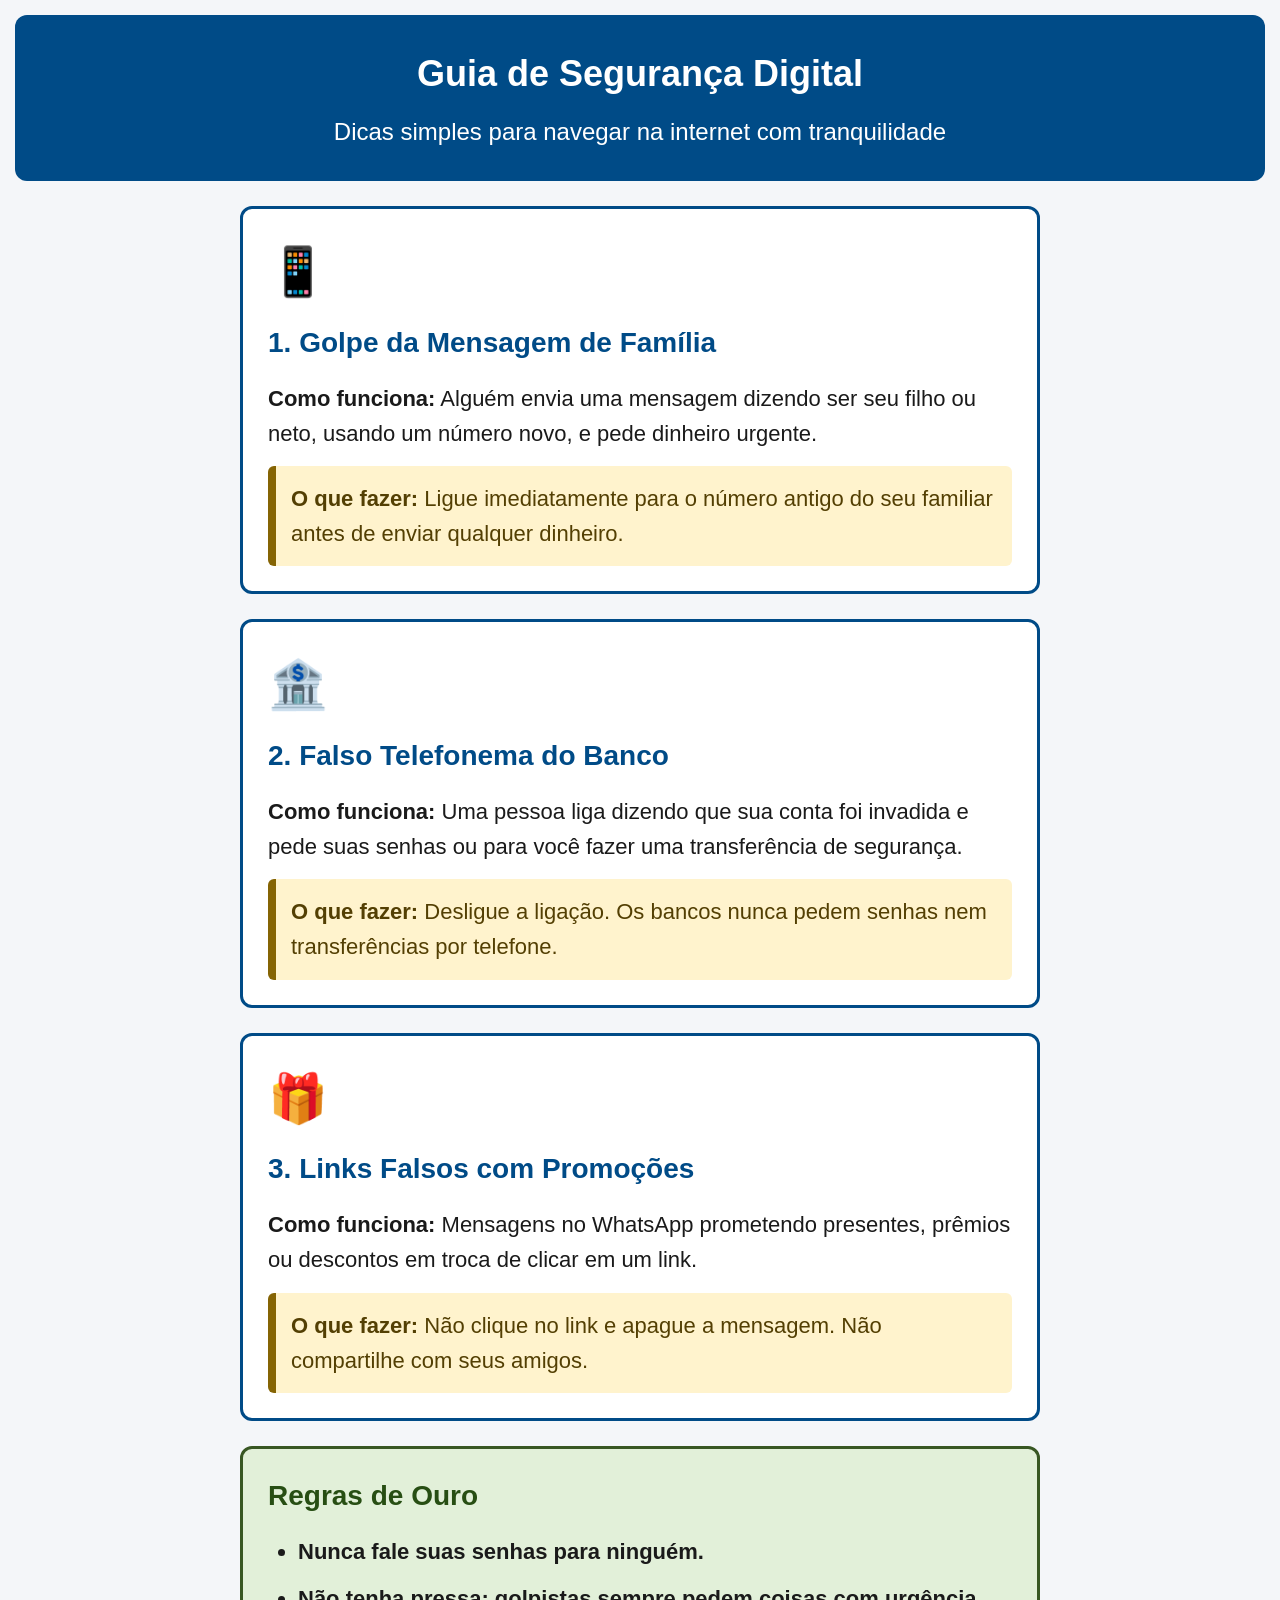
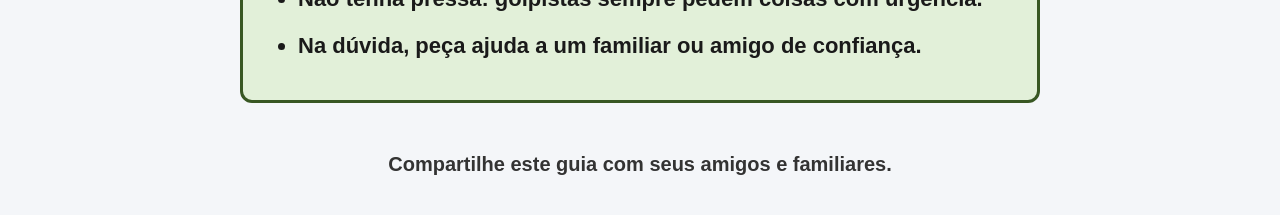
==== index.html @ aaec1169 "Add files via upload" ====
<!DOCTYPE html>
<html lang="pt-BR">
<head>
  <meta charset="UTF-8">
  <meta name="viewport" content="width=device-width, initial-scale=1.0">
  <title>Guia de Segurança Digital para a Terceira Idade</title>
  <link rel="stylesheet" href="style.css">
</head>
<body>

  <header class="cabecalho">
    <h1>Guia de Segurança Digital</h1>
    <p>Dicas simples para navegar na internet com tranquilidade</p>
  </header>

  <main class="conteudo">
    
    <section class="cartao-dica">
      <div class="icone">📱</div>
      <h2>1. Golpe da Mensagem de Família</h2>
      <p><strong>Como funciona:</strong> Alguém envia uma mensagem dizendo ser seu filho ou neto, usando um número novo, e pede dinheiro urgente.</p>
      <div class="alerta">
        <strong>O que fazer:</strong> Ligue imediatamente para o número antigo do seu familiar antes de enviar qualquer dinheiro.
      </div>
    </section>

    <section class="cartao-dica">
      <div class="icone">🏦</div>
      <h2>2. Falso Telefonema do Banco</h2>
      <p><strong>Como funciona:</strong> Uma pessoa liga dizendo que sua conta foi invadida e pede suas senhas ou para você fazer uma transferência de segurança.</p>
      <div class="alerta">
        <strong>O que fazer:</strong> Desligue a ligação. Os bancos nunca pedem senhas nem transferências por telefone.
      </div>
    </section>

    <section class="cartao-dica">
      <div class="icone">🎁</div>
      <h2>3. Links Falsos com Promoções</h2>
      <p><strong>Como funciona:</strong> Mensagens no WhatsApp prometendo presentes, prêmios ou descontos em troca de clicar em um link.</p>
      <div class="alerta">
        <strong>O que fazer:</strong> Não clique no link e apague a mensagem. Não compartilhe com seus amigos.
      </div>
    </section>

    <section class="regras-ouro">
      <h2>Regras de Ouro</h2>
      <ul>
        <li>Nunca fale suas senhas para ninguém.</li>
        <li>Não tenha pressa: golpistas sempre pedem coisas com urgência.</li>
        <li>Na dúvida, peça ajuda a um familiar ou amigo de confiança.</li>
      </ul>
    </section>

  </main>

  <footer class="rodape">
    <p>Compartilhe este guia com seus amigos e familiares.</p>
  </footer>

</body>
</html>
---- style.css ----
/* Configurações Globais de Acessibilidade */
* {
  box-sizing: border-box;
  margin: 0;
  padding: 0;
}

body {
  font-family: Arial, Helvetica, sans-serif;
  font-size: 22px; /* Fonte ampliada para facilitar a leitura */
  line-height: 1.6;
  background-color: #F4F6F9;
  color: #1A1A1A; /* Alto contraste entre texto e fundo */
  padding: 15px;
}

/* Cabeçalho */
.cabecalho {
  background-color: #004B87; /* Azul escuro com alto contraste */
  color: #FFFFFF;
  text-align: center;
  padding: 30px 20px;
  border-radius: 12px;
  margin-bottom: 25px;
}

.cabecalho h1 {
  font-size: 36px;
  margin-bottom: 10px;
}

.cabecalho p {
  font-size: 24px;
}

/* Conteúdo Principal */
.conteudo {
  max-width: 800px;
  margin: 0 auto;
}

/* Cartões de Dicas */
.cartao-dica {
  background-color: #FFFFFF;
  border: 3px solid #004B87;
  border-radius: 12px;
  padding: 25px;
  margin-bottom: 25px;
}

.cartao-dica h2 {
  font-size: 28px;
  color: #004B87;
  margin-bottom: 15px;
}

.icone {
  font-size: 48px;
  margin-bottom: 10px;
}

.cartao-dica p {
  margin-bottom: 15px;
}

/* Caixa de Alerta destacada */
.alerta {
  background-color: #FFF3CD;
  border-left: 8px solid #856404;
  color: #533F03;
  padding: 15px;
  border-radius: 6px;
  font-size: 22px;
}

/* Seção Regras de Ouro */
.regras-ouro {
  background-color: #E2F0D9;
  border: 3px solid #385723;
  border-radius: 12px;
  padding: 25px;
  margin-bottom: 25px;
}

.regras-ouro h2 {
  color: #274E13;
  font-size: 28px;
  margin-bottom: 15px;
}

.regras-ouro ul {
  padding-left: 30px;
}

.regras-ouro li {
  margin-bottom: 12px;
  font-weight: bold;
}

/* Rodapé */
.rodape {
  text-align: center;
  padding: 20px;
  font-size: 20px;
  font-weight: bold;
  color: #333333;
}
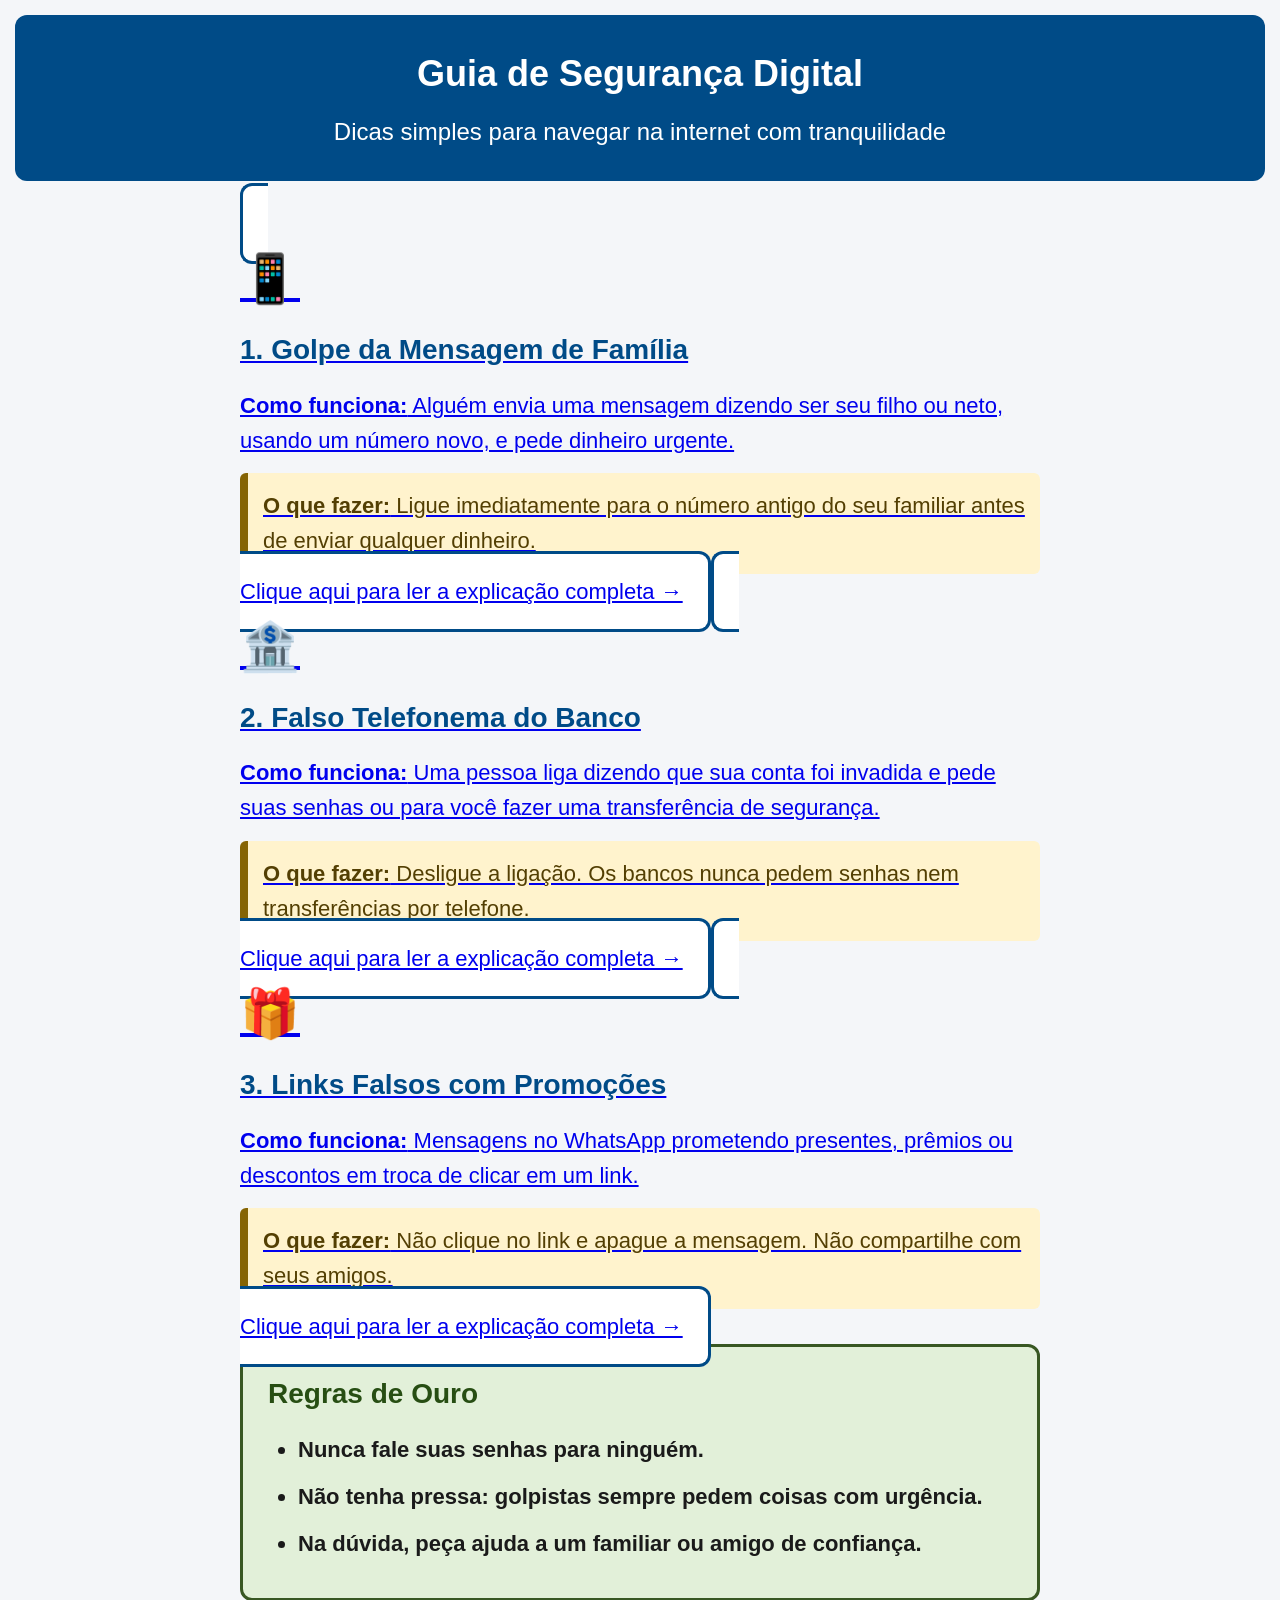
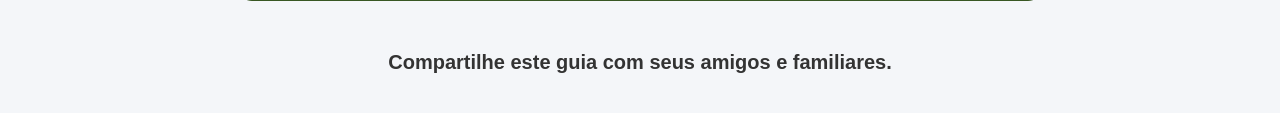
==== commit 351ba5a6: "Update index.html" ====
--- a/index.html
+++ b/index.html
@@ -8,6 +8,20 @@
 </head>
 <body>
 
+  <!-- Elementos Geométricos 3D no Fundo -->
+  <div class="bg-3d-container">
+    <div class="shape-3d cube">
+      <div class="face front"></div>
+      <div class="face back"></div>
+      <div class="face right"></div>
+      <div class="face left"></div>
+      <div class="face top"></div>
+      <div class="face bottom"></div>
+    </div>
+    <div class="shape-3d pyramid"></div>
+    <div class="shape-3d ring-3d"></div>
+  </div>
+
   <header class="cabecalho">
     <h1>Guia de Segurança Digital</h1>
     <p>Dicas simples para navegar na internet com tranquilidade</p>
@@ -15,32 +29,38 @@
 
   <main class="conteudo">
     
-    <section class="cartao-dica">
+    <!-- Card 1 -->
+    <a href="golpe-familia.html" class="cartao-dica">
       <div class="icone">📱</div>
       <h2>1. Golpe da Mensagem de Família</h2>
       <p><strong>Como funciona:</strong> Alguém envia uma mensagem dizendo ser seu filho ou neto, usando um número novo, e pede dinheiro urgente.</p>
       <div class="alerta">
         <strong>O que fazer:</strong> Ligue imediatamente para o número antigo do seu familiar antes de enviar qualquer dinheiro.
       </div>
-    </section>
+      <span class="link-saiba-mais">Clique aqui para ler a explicação completa →</span>
+    </a>
 
-    <section class="cartao-dica">
+    <!-- Card 2 -->
+    <a href="falso-banco.html" class="cartao-dica">
       <div class="icone">🏦</div>
       <h2>2. Falso Telefonema do Banco</h2>
       <p><strong>Como funciona:</strong> Uma pessoa liga dizendo que sua conta foi invadida e pede suas senhas ou para você fazer uma transferência de segurança.</p>
       <div class="alerta">
         <strong>O que fazer:</strong> Desligue a ligação. Os bancos nunca pedem senhas nem transferências por telefone.
       </div>
-    </section>
+      <span class="link-saiba-mais">Clique aqui para ler a explicação completa →</span>
+    </a>
 
-    <section class="cartao-dica">
+    <!-- Card 3 -->
+    <a href="links-falsos.html" class="cartao-dica">
       <div class="icone">🎁</div>
       <h2>3. Links Falsos com Promoções</h2>
       <p><strong>Como funciona:</strong> Mensagens no WhatsApp prometendo presentes, prêmios ou descontos em troca de clicar em um link.</p>
       <div class="alerta">
         <strong>O que fazer:</strong> Não clique no link e apague a mensagem. Não compartilhe com seus amigos.
       </div>
-    </section>
+      <span class="link-saiba-mais">Clique aqui para ler a explicação completa →</span>
+    </a>
 
     <section class="regras-ouro">
       <h2>Regras de Ouro</h2>
@@ -58,4 +78,4 @@
   </footer>
 
 </body>
-</html>+</html>
